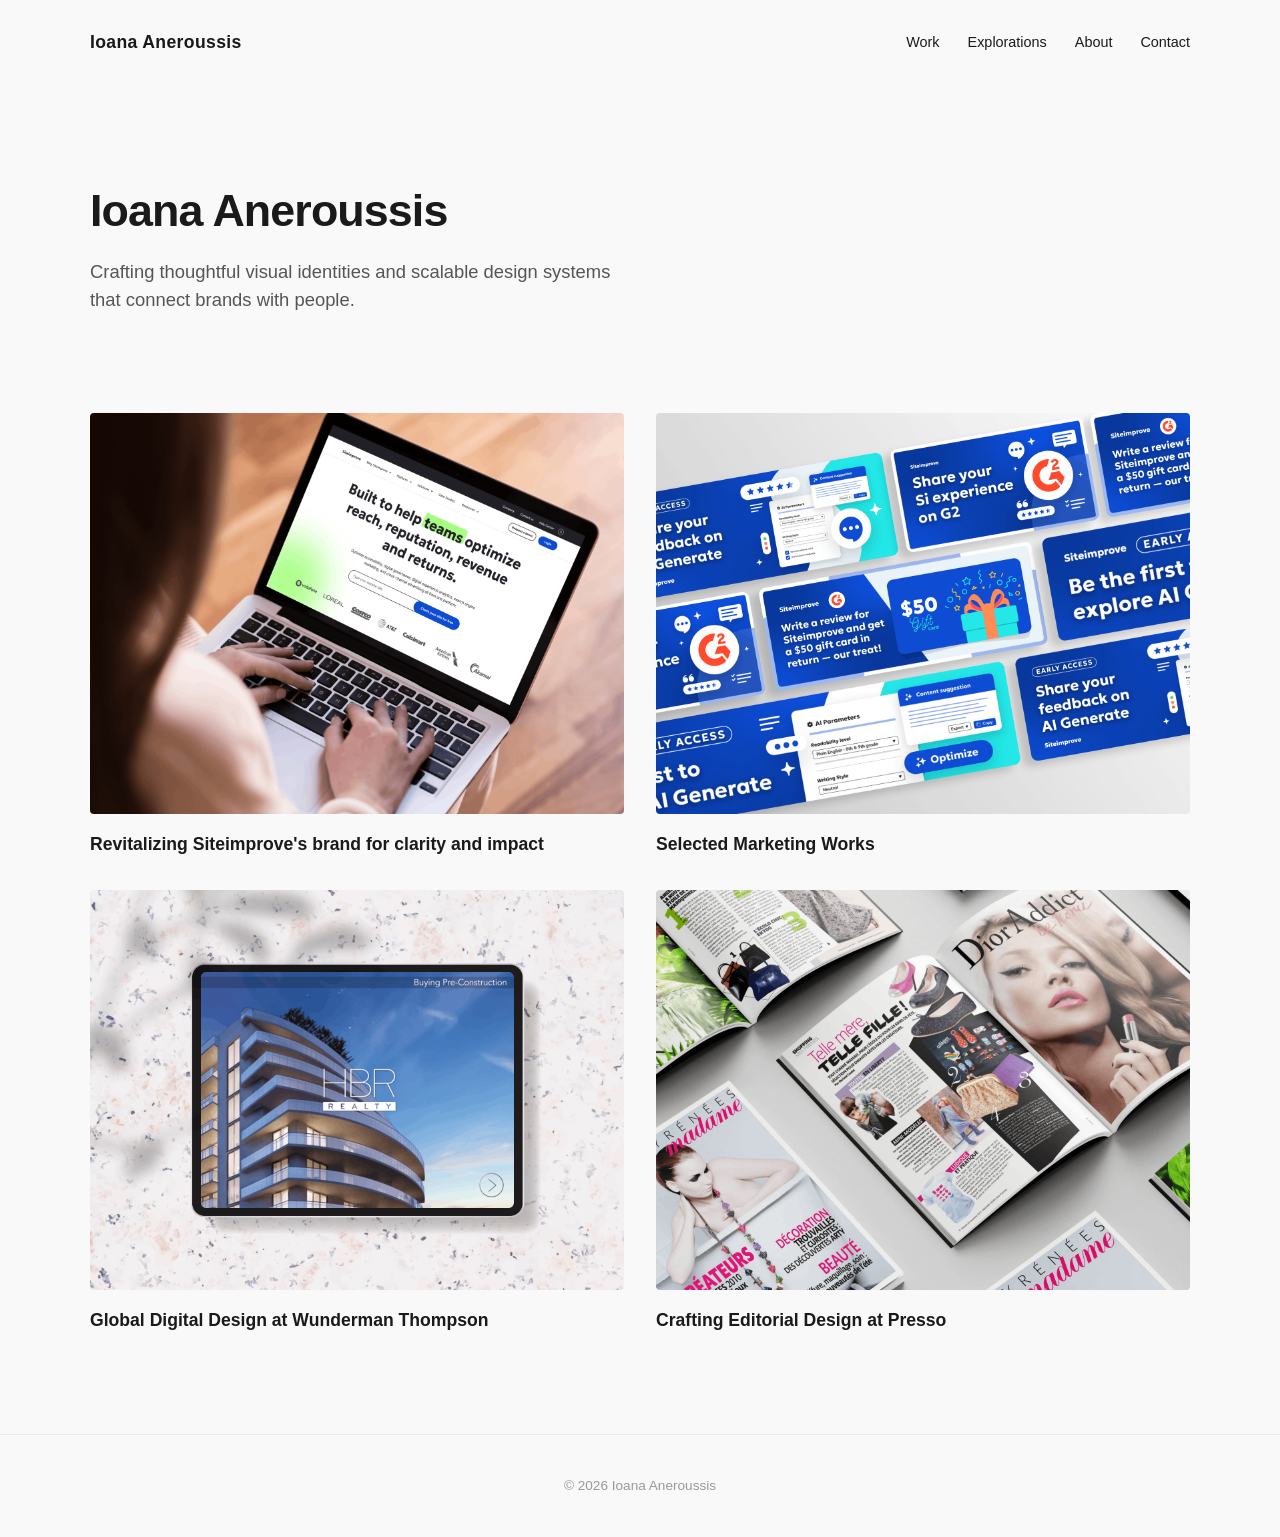
==== index.html @ 263a609a "Index H1 updated" ====
<!DOCTYPE html>
<html lang="en">
<head>
  <meta charset="UTF-8">
  <meta name="viewport" content="width=device-width, initial-scale=1.0">
  <title>Ioana Aneroussis | Portfolio</title>
  <meta name="description" content="Brand and visual designer based in Copenhagen, crafting thoughtful visual identities, editorial design, and digital experiences with a strong focus on detail and accessibility.">
  <link rel="icon" type="image/x-icon" href="images/Favicon/ioana_favicon.ico">
  <link rel="stylesheet" href="css/style.css">
</head>
<body>

  <!-- ====== Navigation ====== -->
  <nav class="site-nav">
    <a href="index.html" class="logo">Ioana Aneroussis</a>

    <ul class="nav-links">
      <li><a href="index.html">Work</a></li>
      <li><a href="explorations.html">Explorations</a></li>
      <li><a href="about.html">About</a></li>
      <li><a href="contact.html">Contact</a></li>
    </ul>

    <button class="nav-toggle" aria-label="Toggle navigation">
      <span></span><span></span><span></span>
    </button>
  </nav>

  <!-- ====== Hero Section ====== -->
  <header class="hero container fade-in">
    <h1>Ioana Aneroussis</h1>
    <p>Crafting thoughtful visual identities and scalable design systems that connect brands with people.</p>
  </header>

  <!-- ====== Project Grid ====== -->
  <section class="projects-section container">
    <!-- <h2>Selected Work</h2> -->

    <div class="project-grid">

      <!-- ── Project 1 ── -->
      <a href="projects/project-1.html" class="project-card fade-in">
        <div class="thumbnail">
          <img src="images/thumbnail/Thumbnail_Project1.png" alt="Thumbnail for Siteimprove brand revitalization project. Mockup of the redesigned Siteimprove website homepage.">
        </div>
        <!-- EDIT: Project 1 title -->
        <h3>Revitalizing Siteimprove's brand for clarity and impact</h3>
        <!-- <p>Revitalizing Siteimprove’s brand for clarity and impact</p> -->
      </a>

      <!-- ── Project 2 ── -->
      <a href="projects/project-2.html" class="project-card fade-in">
        <div class="thumbnail">
          <img src="images/thumbnail/Thumbnail_Project2.png" alt="Thumbnail for Selected Marketing Works project. Collage of marketing materials designed for Siteimprove.">
        </div>
        <h3>Selected Marketing Works</h3>
        <!-- <p>Selected Marketing Works</p> -->
      </a>

      <!-- ── Project 3 ── -->
      <a href="projects/project-3.html" class="project-card fade-in">
        <div class="thumbnail">
          <img src="images/thumbnail/Thumbnail_Project3.png" alt="Thumbnail for Global Digital Design at Wunderman Thompson project. Mockup of HBR Realty application design at Wunderman Thompson.">
        </div>
        <h3>Global Digital Design at Wunderman Thompson</h3>
        <!-- <p>Global Digital Design at Wunderman Thompson</p> -->
      </a>

      <!-- ── Project 4 ── -->
      <a href="projects/project-4.html" class="project-card fade-in">
        <div class="thumbnail">
          <img src="images/thumbnail/Thumbnail_Project4.png" alt="Thumbnail for Crafting Editorial Design at Presso project. Mockup of editorial design work for magazines and newspapers.">
        </div>
        <h3>Crafting Editorial Design at Presso</h3>
        <!-- <p>Crafting Editorial Design at Presso</p> -->
      </a>

    </div>
  </section>

  <!-- ====== Footer ====== -->
  <footer class="site-footer">
    <div class="container">
      <p>&copy; 2026 Ioana Aneroussis</p>
    </div>
  </footer>

  <script src="js/main.js"></script>
</body>
</html>
---- css/style.css ----
/* ==========================================================================
   Portfolio — Stylesheet
   ========================================================================== */

/* --- Reset & Base --- */
*,
*::before,
*::after {
  margin: 0;
  padding: 0;
  box-sizing: border-box;
}

html {
  scroll-behavior: smooth;
  font-size: 16px;
}

body {
  font-family: "Helvetica Neue", Helvetica, Arial, sans-serif;
  color: #1a1a1a;
  background-color: #F9F9F9;
  line-height: 1.6;
  -webkit-font-smoothing: antialiased;
}

img {
  max-width: 100%;
  height: auto;
  display: block;
}

a {
  color: inherit;
  text-decoration: none;
}

/* --- Layout Helpers --- */
.container {
  max-width: 1100px;
  margin: 0 auto;
  padding: 0 24px;
}

/* --- Navigation --- */
.site-nav {
  display: flex;
  justify-content: space-between;
  align-items: center;
  padding: 28px 0px;
  max-width: 1100px;
  margin: 0 auto;
  position: sticky;
  top: 0;
  background-color: #F9F9F9;
  z-index: 1000;
}

.site-nav .logo {
  font-size: 1.1rem;
  font-weight: 600;
  letter-spacing: 0.02em;
}

.site-nav .nav-links {
  display: flex;
  gap: 28px;
  list-style: none;
}

.site-nav .nav-links a {
  font-size: 0.9rem;
  font-weight: 400;
  position: relative;
  transition: opacity 0.2s ease;
}

.site-nav .nav-links a::after {
  content: '';
  position: absolute;
  left: 0;
  bottom: -4px;
  width: 0;
  height: 1px;
  background: currentColor;
  opacity: 0.55;
  transition: width 0.25s ease;
}

.site-nav .nav-links a:hover::after {
  width: 100%;
}

.site-nav .nav-links a:hover {
  opacity: 0.55;
}

/* Project-Nav Underline Animation */
.project-nav a {
position: relative;
}

.project-nav a::after {
  content: '';
  position: absolute;
  left: 0;
  bottom: -4px;
  width: 0;
  height: 1px;
  background: currentColor;
  transition: width 0.25s ease;
}

.project-nav a:hover::after {
  width: 100%;
}

/* Hamburger (mobile) */
.nav-toggle {
  display: none;
  background: none;
  border: none;
  cursor: pointer;
  padding: 4px;
}

.nav-toggle span {
  display: block;
  width: 22px;
  height: 2px;
  background: #1a1a1a;
  margin: 5px 0;
  transition: transform 0.3s ease, opacity 0.3s ease;
}

/* --- Hero Section --- */
.hero {
  padding: 100px 0 80px;
  text-align: left;
}

.hero h1 {
  font-size: 2.8rem;
  font-weight: 600;
  line-height: 1.2;
  max-width: 700px;
  letter-spacing: -0.02em;
}

.hero p {
  margin-top: 20px;
  font-size: 1.15rem;
  color: #555;
  max-width: 550px;
  line-height: 1.5;
}

/* --- Project Grid (Homepage) --- */
.projects-section {
  padding: 20px 0 100px;
}

.projects-section h2 {
  font-size: 0.85rem;
  font-weight: 600;
  text-transform: uppercase;
  letter-spacing: 0.1em;
  color: #999;
  margin-bottom: 36px;
}

.project-grid {
  display: grid;
  grid-template-columns: repeat(2, 1fr);
  gap: 32px;
}

.project-card {
  display: block;
  transition: transform 0.3s ease;
}

.project-card:hover img{
  /* transform: translateY(-4px); */
  transform: scale(1.02);
  transition: all 0.2s ease;
}

.project-card .thumbnail {
  width: 100%;
  aspect-ratio: 4 / 3;
  background-color: #e8e8e8;
  display: flex;
  align-items: center;
  justify-content: center;
  overflow: hidden;
  border-radius: 4px;
}

.project-card .thumbnail img {
  width: 100%;
  height: 100%;
  object-fit: cover;
}

.project-card .thumbnail svg {
  width: 100%;
  height: 100%;
}

.project-card h3 {
  margin-top: 16px;
  font-size: 1.1rem;
  font-weight: 600;
}

.project-card p {
  margin-top: 6px;
  font-size: 0.92rem;
  color: #666;
  line-height: 1.45;
}

/* --- Project Detail Page --- */
.project-detail {
  padding: 60px 0 100px;
}

.project-nav {
  display: flex;
  justify-content: space-between;
  align-items: baseline; /* Aligns the 'feet' of the text */
  margin-bottom: 40px;
}

.project-nav a {
  margin: 0;
  padding: 0;
  display: inline-flex;
  align-items: center;
  gap: 6px;
  font-size: 0.9rem;
  line-height: 1; /* Forces the box to wrap tightly around the text */
  color: #666;
  text-decoration: none; /* Good practice to ensure no bottom border adds height */
}

.project-nav a:hover {
  color: #1a1a1a;
}

.project-nav .next-link {
  flex-direction: row-reverse;
}

.back-link {
  display: inline-flex;
  align-items: center;
  gap: 6px;
  font-size: 0.9rem;
  color: #666;
  margin-bottom: 40px;
  transition: color 0.2s ease;
}

.back-link:hover {
  color: #1a1a1a;
}

.project-detail h1 {
  font-size: 2.4rem;
  font-weight: 600;
  letter-spacing: -0.02em;
  line-height: 1.2;
  margin-bottom: 32px;
}

.project-info {
  display: grid;
  grid-template-columns: 1fr 1fr;
  gap: 40px;
  margin-bottom: 60px;
}

.project-info-four {
  display: grid;
  grid-template-columns: 1fr 1fr 1fr 1fr;
  gap: 40px;
  margin-bottom: 60px;
  margin-top: 60px;
}

.project-info-aside {
  display: grid;
  grid-template-columns: 0.3fr 1fr;
  gap: 40px;
  margin-bottom: 60px;
}

.project-info-three {
  display: grid;
  grid-template-columns: 0.5fr 1fr 1fr;
  gap: 40px;
  margin-bottom: 60px;
  border: 1px solid #000;
  border-radius: 4px;
  padding: 70px;
}

.project-results {
  display: grid;
  grid-template-columns: 1fr 1fr 1fr 1fr;
  gap: 40px;
  margin-bottom: 60px;
  border: 1px solid #000;
  border-radius: 4px;
  padding: 40px;
}

.project-results > div:first-child h2 {
  font-size: 0.8rem;
  font-weight: 600;
  text-transform: uppercase;
  letter-spacing: 0.1em;
  color: #404040;
  margin-bottom: 12px;
}

.project-results > div:first-child p {
  font-size: 0.9rem;
  line-height: 1.5;
  color: #555;
}

.project-results .result-number {
  font-size: 1.5rem;
  font-weight: 600;
  color: #000;
  /* margin-bottom: 12px; */
}

.project-results > div:not(:first-child) p {
  font-size: 0.95rem;
  line-height: 1.6;
  color: #555;
}

.project-info-four-bordered {
  display: grid;
  grid-template-columns: 1fr 1fr 1fr 1fr;
  gap: 20px;
  margin-bottom: 60px;
}

.project-info-four-bordered > div {
  border: 1px solid #000;
  border-radius: 4px;
  padding: 20px;
}

.project-info h2, .project-info-four h2, .project-info-aside h2, .project-info-three h2, .project-info-four-bordered h2 {
  font-size: 0.8rem;
  font-weight: 600;
  text-transform: uppercase;
  letter-spacing: 0.1em;
  color: #404040;
  margin-bottom: 12px;
}

.project-info-three h3, .project-info-four-bordered h3 {
  font-size: 1rem;
  font-weight: 600;
  color: #404040;
  margin-bottom: 12px;
}

.project-info-three ul, .project-info-four-bordered ul {
  margin: 0;
  padding-left: 20px;
  list-style: disc;
}

.project-info-three li{
  font-size: 1rem;
  line-height: 1.65;
  color: #444;
  margin-bottom: 8px;
}

.project-info-four-bordered li {
  font-size: 0.9rem;
  line-height: 1.65;
  color: #444;
  margin-bottom: 5px;
}

.project-info-four-bordered p {
  font-size: 0.9rem;
  line-height: 1.5;
  color: #444;
}

.project-info p, .project-info-four p, .project-info-aside p, .project-info-three p {
  font-size: 1rem;
  line-height: 1.65;
  color: #444;
}

.project-gallery h2 {
  font-size: 0.8rem;
  font-weight: 600;
  text-transform: uppercase;
  letter-spacing: 0.1em;
  color: #999;
  margin-bottom: 24px;
}

.project-gallery .gallery-grid {
  display: flex;
  flex-direction: column;
  gap: 24px;
  margin-bottom: 70px;
}

.project-gallery .gallery-grid .gallery-image {
  width: 100%;
  aspect-ratio: 16 / 9;
  background-color: #e8e8e8;
  display: flex;
  align-items: center;
  justify-content: center;
  border-radius: 4px;
  overflow: hidden;
}

.project-gallery .gallery-grid .gallery-image img {
  width: 100%;
  height: 100%;
  object-fit: cover;
}

.project-gallery .gallery-grid .gallery-image svg {
  width: 100%;
  height: 100%;
}

.header-image {
  margin-bottom: 70px;
}

.gallery-two-square {
  display: grid;
  grid-template-columns: repeat(2, 1fr);
  gap: 24px;
}

.gallery-two-square .square-image {
  width: 100%;
  aspect-ratio: 1 / 1;
  background-color: #e8e8e8;
  display: flex;
  align-items: center;
  justify-content: center;
  border-radius: 4px;
  overflow: hidden;
}

.gallery-two-square .square-image img {
  width: 100%;
  height: 100%;
  object-fit: cover;
}

.project-grid-four {
  display: grid;
  grid-template-columns: repeat(2, 1fr);
  gap: 40px;
  margin-bottom: 60px;
}

.project-grid-four div {
  text-align: left;
  background-color: #fff;
  /* border: 1px solid #e8e8e8; */
  border-radius: 4px;
  overflow: hidden;
}

.project-grid-four img {
  width: 100%;
  height: auto;
  display: block;
  margin: 0;
  margin-bottom: 16px;
}

.project-grid-four h3 {
  font-size: 1rem;
  font-weight: 600;
  margin: 0 0 8px;
  color: #333;
  padding: 0 20px;
}

.project-grid-four h3:first-of-type {
  padding-top: 16px;
}

.project-grid-four p {
  font-size: 0.9rem;
  line-height: 1.5;
  color: #444;
  padding: 0 20px 20px 20px;
}


/* --- About Page --- */
.about-page {
  padding: 60px 0 100px;
}

.about-intro {
  display: grid;
  grid-template-columns: 1fr 1fr;
  gap: 60px;
  align-items: center;
  margin-bottom: 80px;
}

.about-portrait {
  border-radius: 4px;
  overflow: hidden;
  background-color: #e8e8e8;
}

.about-portrait img,
.about-portrait svg {
  width: 100%;
  height: auto;
  display: block;
}

.about-intro-text h1 {
  font-size: 2.4rem;
  font-weight: 600;
  letter-spacing: -0.02em;
  margin-bottom: 24px;
}

.about-intro-text p {
  font-size: 1rem;
  line-height: 1.7;
  color: #444;
  margin-bottom: 16px;
}

.about-section {
  margin-bottom: 72px;
}

.about-section h2 {
  font-size: 0.8rem;
  font-weight: 600;
  text-transform: uppercase;
  letter-spacing: 0.1em;
  color: #999;
  margin-bottom: 28px;
  padding-bottom: 12px;
  border-bottom: 1px solid #e8e8e8;
}

.about-snapshot-grid {
  display: grid;
  grid-template-columns: 1fr 1fr;
  gap: 40px;
}

.about-snapshot-grid h2 {
  margin-bottom: 24px;
  padding-bottom: 0;
  border-bottom: none;
}

.about-snapshot-grid .career-entry {
  padding: 20px 0;
  border-bottom: 1px solid #f0f0f0;
}

.about-snapshot-grid .career-entry:last-child {
  border-bottom: none;
}

/* Career Timeline */
.career-timeline {
  display: flex;
  flex-direction: column;
  gap: 0;
}

.career-entry {
  display: grid;
  grid-template-columns: 180px 1fr;
  gap: 24px;
  padding: 20px 0;
  border-bottom: 1px solid #f0f0f0;
}

.career-entry:last-child {
  border-bottom: none;
}

.career-year {
  font-size: 0.85rem;
  color: #999;
  padding-top: 2px;
}

.career-entry h3 {
  font-size: 1rem;
  font-weight: 600;
  margin-bottom: 4px;
}

.career-entry p {
  font-size: 0.92rem;
  color: #666;
}

/* Skills */
.skills-grid {
  display: grid;
  grid-template-columns: repeat(3, 1fr);
  gap: 40px;
}

.skill-group h3 {
  font-size: 0.95rem;
  font-weight: 600;
  margin-bottom: 16px;
}

.skill-tags {
  list-style: none;
  display: flex;
  flex-wrap: wrap;
  gap: 8px;
}

.skill-tags li {
  font-size: 0.85rem;
  padding: 6px 14px;
  background-color: #f5f5f5;
  border-radius: 20px;
  color: #444;
}

/* Hobbies */
.hobbies-grid {
  display: grid;
  grid-template-columns: repeat(3, 1fr);
  gap: 32px;
}

.hobby-card {
  padding: 28px;
  border: 1px solid #e8e8e8;
  border-radius: 8px;
  transition: border-color 0.2s ease;
}

.hobby-card:hover {
  border-color: #ccc;
}

.hobby-icon {
  font-size: 1.5rem;
  display: block;
  margin-bottom: 16px;
  color: #999;
}

.hobby-card h3 {
  font-size: 1rem;
  font-weight: 600;
  margin-bottom: 8px;
}

.hobby-card p {
  font-size: 0.9rem;
  color: #666;
  line-height: 1.55;
}

/* --- Contact Page --- */
.contact-page {
  padding: 80px 0 120px;
}

.contact-header {
  margin-bottom: 64px;
}

.contact-header h1 {
  font-size: 3.2rem;
  font-weight: 600;
  letter-spacing: -0.02em;
  margin-bottom: 20px;
}

.contact-subtitle {
  font-size: 1.15rem;
  line-height: 1.55;
  color: #555;
  max-width: 550px;
}

.contact-body {
  display: grid;
  grid-template-columns: 1fr 1fr;
  gap: 60px;
}

.contact-details {
  display: flex;
  flex-direction: column;
  gap: 36px;
}

.contact-detail-item h2 {
  font-size: 0.8rem;
  font-weight: 600;
  text-transform: uppercase;
  letter-spacing: 0.1em;
  color: #999;
  margin-bottom: 10px;
}

.contact-detail-item p {
  font-size: 1rem;
  line-height: 1.65;
  color: #444;
}

.contact-links h2 {
  font-size: 0.8rem;
  font-weight: 600;
  text-transform: uppercase;
  letter-spacing: 0.1em;
  color: #999;
  margin-bottom: 20px;
}

.contact-link-list {
  display: flex;
  flex-direction: column;
  gap: 0;
}

.contact-link {
  display: flex;
  align-items: center;
  padding: 20px 0;
  border-bottom: 1px solid #e8e8e8;
  transition: padding-left 0.2s ease;
}

.contact-link:first-child {
  border-top: 1px solid #e8e8e8;
}

.contact-link:hover {
  padding-left: 8px;
}

.contact-link-label {
  font-size: 0.85rem;
  color: #999;
  width: 80px;
  flex-shrink: 0;
}

.contact-link-value {
  font-size: 1rem;
  font-weight: 500;
  flex: 1;
}

.contact-link-arrow {
  font-size: 1.1rem;
  color: #999;
  transition: transform 0.2s ease;
}

.contact-link:hover .contact-link-arrow {
  transform: translateX(4px);
}

/* --- Explorations Page --- */
.explorations-page {
  padding: 60px 0 100px;
}

.explorations-header {
  margin-bottom: 60px;
}

.explorations-header h1 {
  font-size: 2.8rem;
  font-weight: 600;
  letter-spacing: -0.02em;
  margin-bottom: 24px;
}

.explorations-header p {
  font-size: 1.1rem;
  line-height: 1.6;
  color: #555;
  max-width: 700px;
}

.filter-section {
  margin-bottom: 40px;
  text-align: center;
}

.filter-buttons {
  display: flex;
  justify-content: center;
  gap: 12px;
  flex-wrap: wrap;
}

.filter-btn {
  padding: 8px 20px;
  border: 1px solid #ddd;
  background: #fff;
  border-radius: 20px;
  font-size: 0.9rem;
  font-weight: 500;
  cursor: pointer;
  transition: all 0.2s ease;
}

.filter-btn:hover {
  border-color: #999;
}

.filter-btn.active {
  background: #1a1a1a;
  color: #fff;
  border-color: #1a1a1a;
}

.masonry-grid {
  position: relative;
  width: 100%;
  margin-bottom: 60px;
}

.masonry-item {
  position: absolute;
  transition: all 0.3s ease;
  opacity: 1;
  transform: scale(1);
}

.masonry-item img {
  width: 100%;
  height: auto;
  border-radius: 8px;
  display: block;
  transition: transform 0.2s ease;
}

/* .masonry-item:hover img {
  transform: scale(1.02);
} */

.masonry-item.hidden {
  opacity: 0;
  transform: scale(0.95);
  pointer-events: none;
}

/* --- Footer --- */
.site-footer {
  border-top: 1px solid #e8e8e8;
  padding: 40px 0;
  text-align: center;
}

.site-footer p {
  font-size: 0.85rem;
  color: #999;
}

.site-footer a {
  transition: color 0.2s ease;
}

.site-footer a:hover {
  color: #1a1a1a;
}

/* --- Fade-in Animations --- */
.fade-in {
  opacity: 0;
  transform: translateY(20px);
  transition: opacity 0.6s ease, transform 0.6s ease;
}

.fade-in.visible {
  opacity: 1;
  transform: translateY(0);
}

/* Stagger delay for project cards */
.project-card.fade-in:nth-child(2) { transition-delay: 0.1s; }
.project-card.fade-in:nth-child(3) { transition-delay: 0.2s; }
.project-card.fade-in:nth-child(4) { transition-delay: 0.3s; }

/* Stagger delay for gallery images */
.gallery-image.fade-in:nth-child(2) { transition-delay: 0.15s; }
.gallery-image.fade-in:nth-child(3) { transition-delay: 0.3s; }

/* --- Responsive --- */
@media (max-width: 1170px) {
  .container {
    max-width: 100%;
    padding: 0 max(20px, 4vw);
  }

  .site-nav {
    max-width: 100%;
    padding: 28px max(20px, 4vw);
  }

  .hero {
  padding: 80px max(20px, 4vw);
  }
}

@media (max-width: 768px) {
  .hero {
    padding-top: 60px;
    padding-bottom: 50px;
  }

  .hero h1 {
    font-size: 2rem;
  }

  .project-grid {
    grid-template-columns: 1fr;
    gap: 40px;
  }

  .gallery-two-square {
    grid-template-columns: 1fr;
  }

  .project-nav {
    flex-direction: column;
    gap: 12px;
  }

  .project-nav a {
    justify-content: center;
  }

  .project-info {
    grid-template-columns: 1fr;
    gap: 28px;
  }

  .project-info-four {
    grid-template-columns: 1fr;
    gap: 28px;
  }

  .project-info-aside {
    grid-template-columns: 1fr;
    gap: 28px;
  }

  .project-info-three {
    grid-template-columns: 1fr;
    gap: 28px;
  }

  .project-results {
    grid-template-columns: 1fr;
    gap: 28px;
  }

  .project-info-four-bordered {
    grid-template-columns: 1fr;
    gap: 20px;
  }

  .about-snapshot-grid {
    grid-template-columns: 1fr;
    gap: 28px;
  }

  .project-grid-four {
    grid-template-columns: 1fr;
  }

  /* Mobile nav */
  .nav-toggle {
    display: block;
    z-index: 10;
  }

  .site-nav .nav-links {
    position: fixed;
    top: 0;
    right: -100%;
    width: 260px;
    height: 100vh;
    background: #fff;
    flex-direction: column;
    padding: 80px 32px;
    gap: 24px;
    box-shadow: -2px 0 12px rgba(0, 0, 0, 0.08);
    transition: right 0.3s ease;
    z-index: 5;
  }

  .site-nav .nav-links.open {
    right: 0;
  }

  /* About page mobile */
  .about-intro {
    grid-template-columns: 1fr;
    gap: 36px;
  }

  .about-intro-text h1 {
    font-size: 2rem;
  }

  .career-entry {
    grid-template-columns: 1fr;
    gap: 4px;
  }

  .skills-grid {
    grid-template-columns: 1fr;
    gap: 32px;
  }

  .hobbies-grid {
    grid-template-columns: 1fr;
    gap: 20px;
  }

  /* Contact page mobile */
  .contact-header h1 {
    font-size: 2.4rem;
  }

  .contact-body {
    grid-template-columns: 1fr;
    gap: 48px;
  }

  /* Explorations page mobile */
  .explorations-header h1 {
    font-size: 2.2rem;
  }

  .filter-buttons {
    gap: 8px;
  }

  .filter-btn {
    padding: 6px 16px;
    font-size: 0.85rem;
  }
}
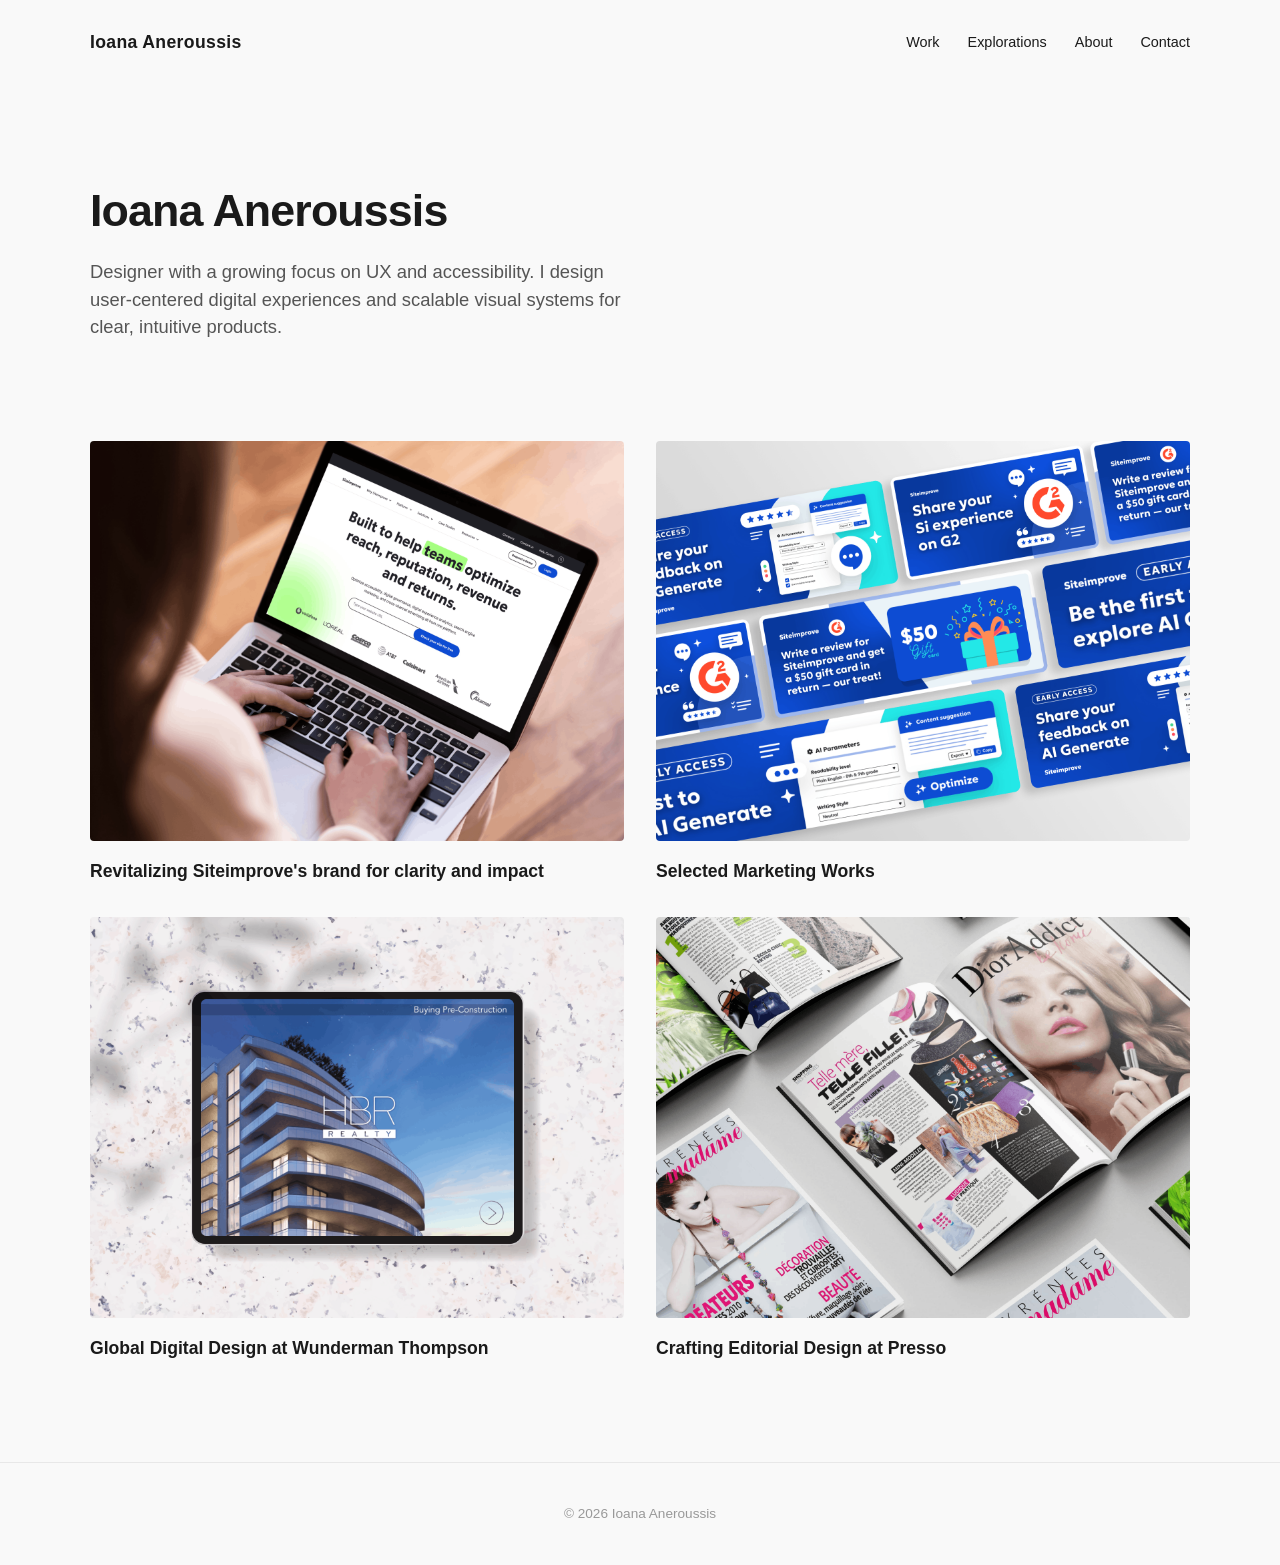
==== commit 50a0bab2: "Intro update" ====
--- a/index.html
+++ b/index.html
@@ -4,7 +4,7 @@
   <meta charset="UTF-8">
   <meta name="viewport" content="width=device-width, initial-scale=1.0">
   <title>Ioana Aneroussis | Portfolio</title>
-  <meta name="description" content="Brand and visual designer based in Copenhagen, crafting thoughtful visual identities, editorial design, and digital experiences with a strong focus on detail and accessibility.">
+  <meta name="description" content="Designer based in Copenhagen, creating user-centered digital experiences and scalable visual systems, with a strong focus on accessibility and clarity.">
   <link rel="icon" type="image/x-icon" href="images/Favicon/ioana_favicon.ico">
   <link rel="stylesheet" href="css/style.css">
 </head>
@@ -29,7 +29,7 @@
   <!-- ====== Hero Section ====== -->
   <header class="hero container fade-in">
     <h1>Ioana Aneroussis</h1>
-    <p>Crafting thoughtful visual identities and scalable design systems that connect brands with people.</p>
+    <p>Designer with a growing focus on UX and accessibility. I design user-centered digital experiences and scalable visual systems for clear, intuitive products.</p>
   </header>
 
   <!-- ====== Project Grid ====== -->
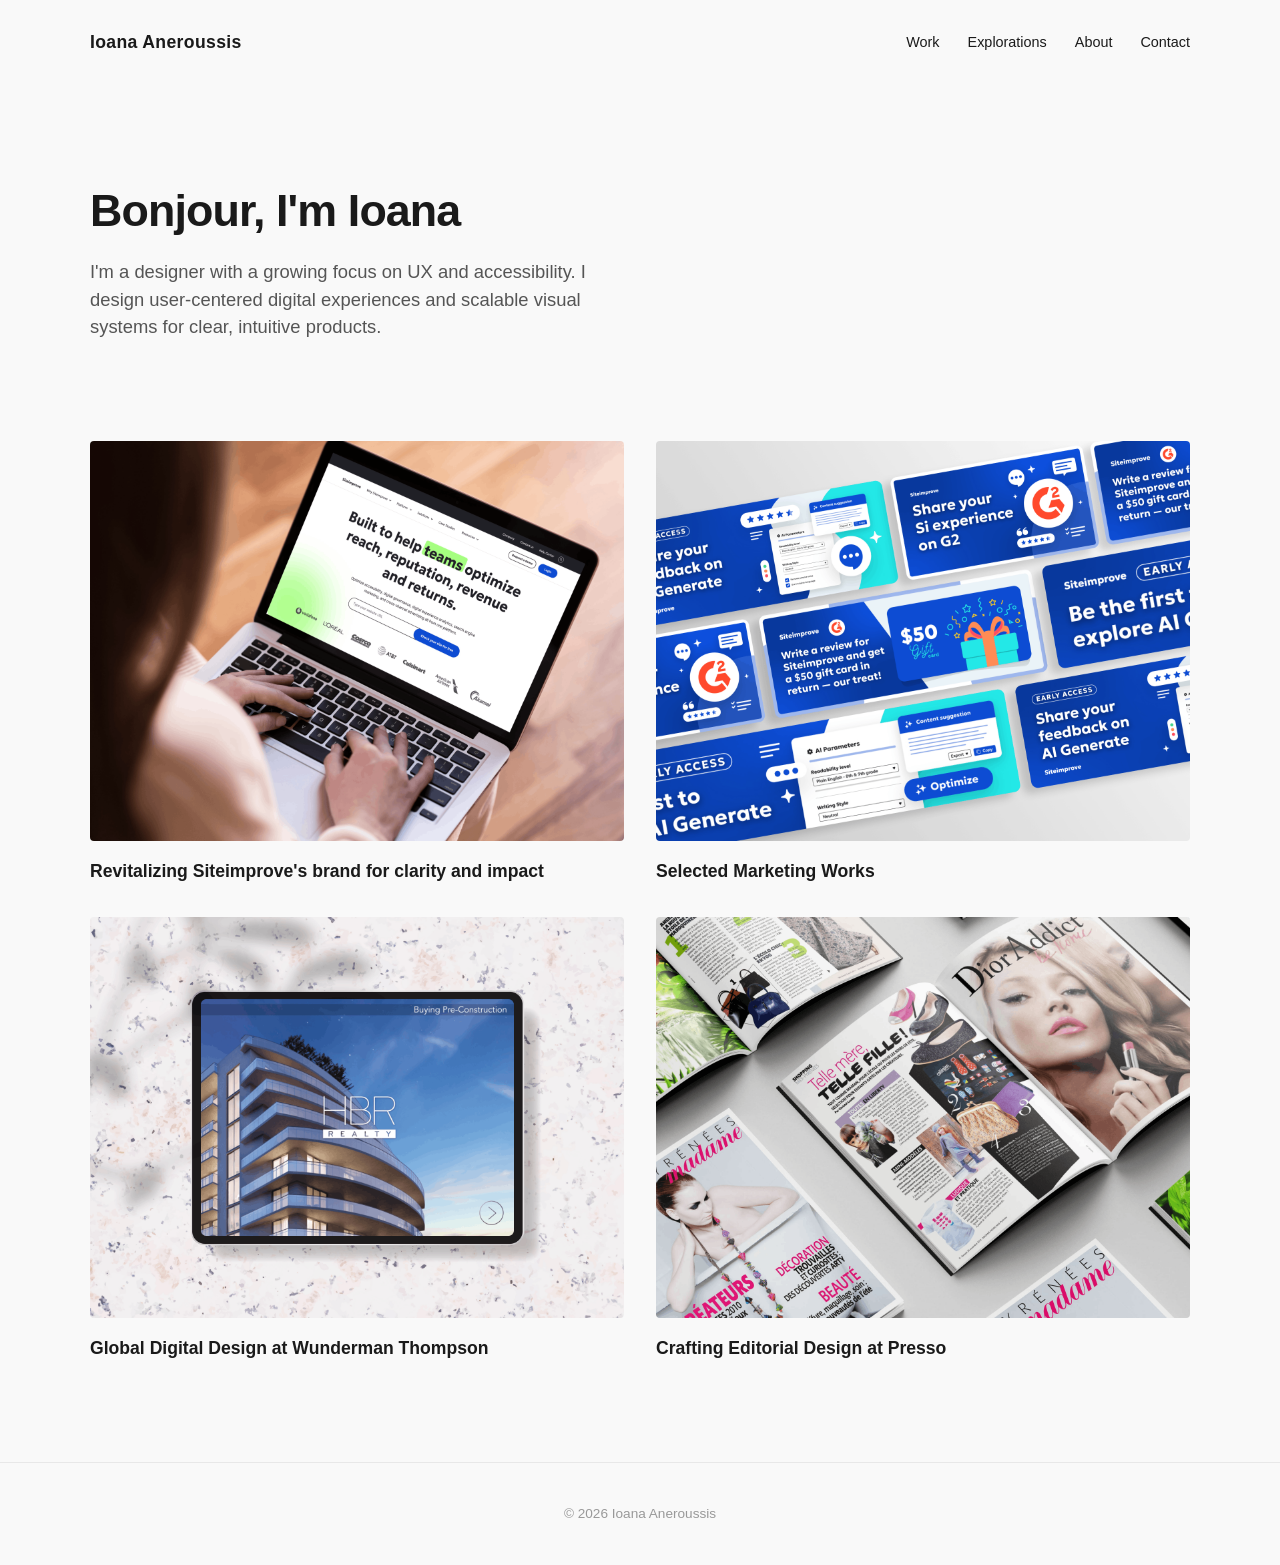
==== commit 741d22df: "Index and About H1, Explorations p max width" ====
--- a/index.html
+++ b/index.html
@@ -28,8 +28,8 @@
 
   <!-- ====== Hero Section ====== -->
   <header class="hero container fade-in">
-    <h1>Ioana Aneroussis</h1>
-    <p>Designer with a growing focus on UX and accessibility. I design user-centered digital experiences and scalable visual systems for clear, intuitive products.</p>
+    <h1>Bonjour, I'm Ioana</h1>
+    <p>I'm a designer with a growing focus on UX and accessibility. I design user-centered digital experiences and scalable visual systems for clear, intuitive products.</p>
   </header>
 
   <!-- ====== Project Grid ====== -->
--- a/css/style.css
+++ b/css/style.css
@@ -151,7 +151,7 @@
   margin-top: 20px;
   font-size: 1.15rem;
   color: #555;
-  max-width: 550px;
+  max-width: 500px;
   line-height: 1.5;
 }
 
@@ -599,7 +599,7 @@
 
 .career-entry {
   display: grid;
-  grid-template-columns: 180px 1fr;
+  grid-template-columns: 0.3fr 1fr;
   gap: 24px;
   padding: 20px 0;
   border-bottom: 1px solid #f0f0f0;
@@ -815,7 +815,7 @@
   font-size: 1.1rem;
   line-height: 1.6;
   color: #555;
-  max-width: 700px;
+  max-width: 650px;
 }
 
 .filter-section {
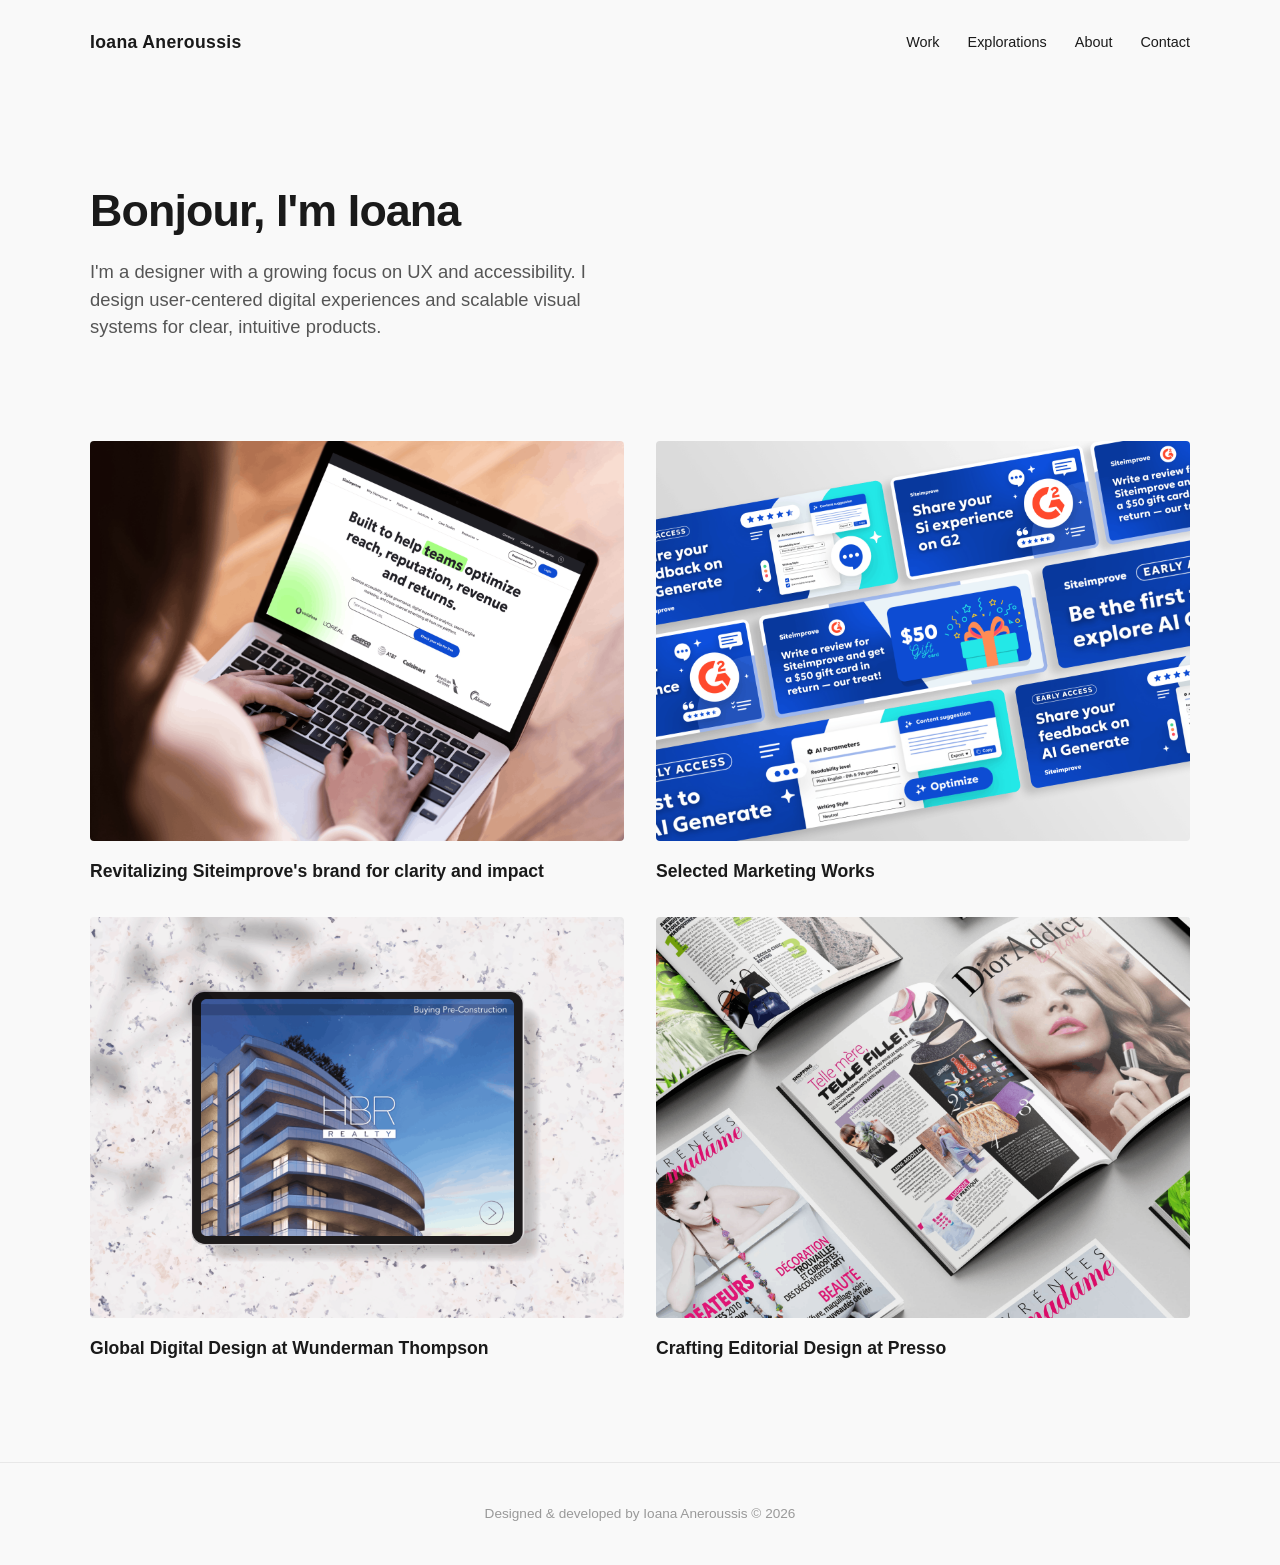
==== commit b3d8492e: "Copyright update" ====
--- a/index.html
+++ b/index.html
@@ -81,7 +81,7 @@
   <!-- ====== Footer ====== -->
   <footer class="site-footer">
     <div class="container">
-      <p>&copy; 2026 Ioana Aneroussis</p>
+      <p>Designed & developed by Ioana Aneroussis &copy; 2026</p>
     </div>
   </footer>
 
--- a/css/style.css
+++ b/css/style.css
@@ -13,6 +13,7 @@
 
 html {
   scroll-behavior: smooth;
+  overflow-y: scroll;
   font-size: 16px;
 }
 
@@ -39,7 +40,7 @@
 .container {
   max-width: 1100px;
   margin: 0 auto;
-  padding: 0 24px;
+  /* padding: 0 24px; */
 }
 
 /* --- Navigation --- */
@@ -177,12 +178,17 @@
 
 .project-card {
   display: block;
-  transition: transform 0.3s ease;
+  /* transition: transform 0.3s ease; */
+}
+
+.project-card img{
+  /* transform: scale(1); */
+  transition: all 0.2s ease;
 }
 
 .project-card:hover img{
   /* transform: translateY(-4px); */
-  transform: scale(1.02);
+  transform: scale(1.05);
   transition: all 0.2s ease;
 }
 
@@ -212,6 +218,29 @@
   margin-top: 16px;
   font-size: 1.1rem;
   font-weight: 600;
+  position: relative;
+  padding-right: 34px;
+}
+
+.project-card h3::after {
+  content: '→';
+  position: absolute;
+  right: 0;
+  top: 50%;
+  transform: translateX(-10px) translateY(-50%);
+  opacity: 0;
+  padding: 5px 8px;
+  color: #000;
+  border-radius: 999px;
+  font-size: 1.25rem;
+  line-height: 1;
+  transition: opacity 0.25s ease, transform 0.25s ease;
+  pointer-events: none;
+}
+
+.project-card:hover h3::after {
+  opacity: 1;
+  transform: translateX(0) translateY(-50%);
 }
 
 .project-card p {
@@ -761,7 +790,7 @@
   align-items: center;
   padding: 20px 0;
   border-bottom: 1px solid #e8e8e8;
-  transition: padding-left 0.2s ease;
+  transition: transform 0.2s ease;
 }
 
 .contact-link:first-child {
@@ -769,7 +798,7 @@
 }
 
 .contact-link:hover {
-  padding-left: 8px;
+  transform: translateX(8px);
 }
 
 .contact-link-label {
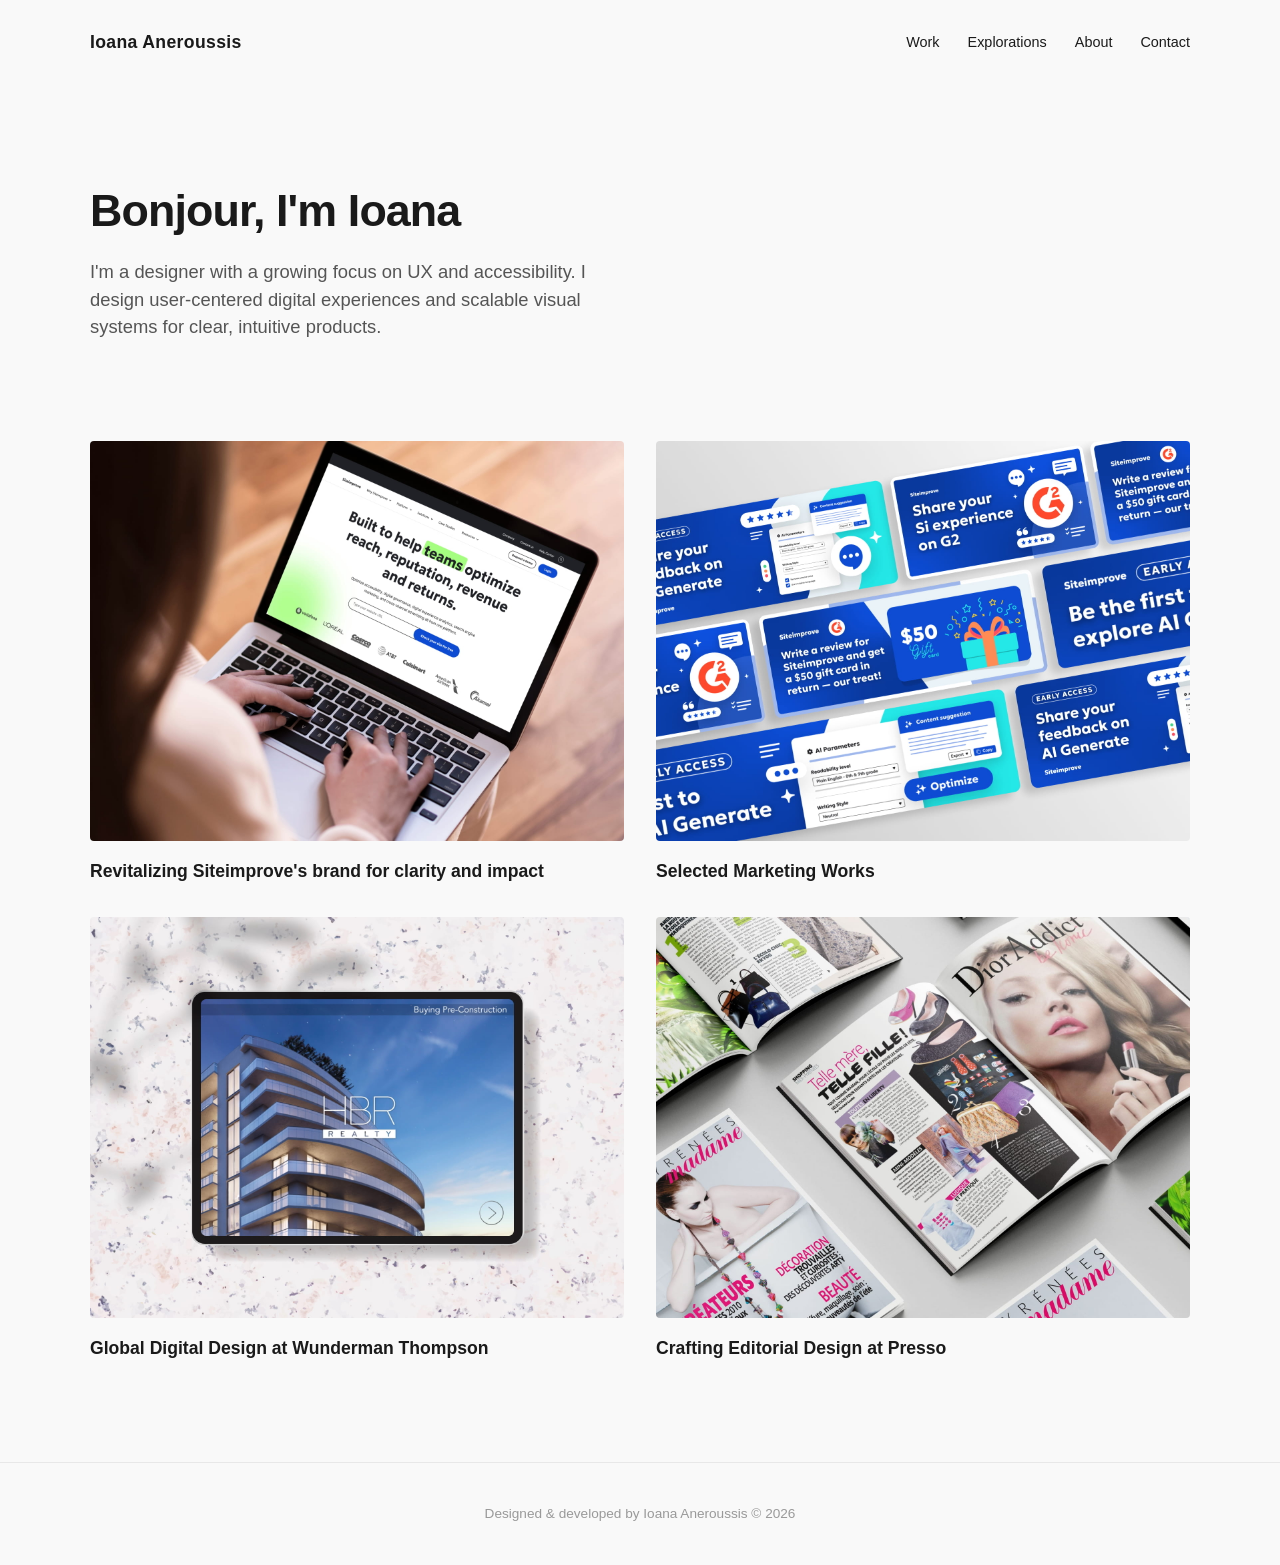
==== commit 706e5f84: "JPGs added" ====
--- a/index.html
+++ b/index.html
@@ -41,7 +41,7 @@
       <!-- ── Project 1 ── -->
       <a href="projects/project-1.html" class="project-card fade-in">
         <div class="thumbnail">
-          <img src="images/thumbnail/Thumbnail_Project1.png" alt="Thumbnail for Siteimprove brand revitalization project. Mockup of the redesigned Siteimprove website homepage.">
+          <img src="images/thumbnail/Thumbnail_Project1.jpg" alt="Thumbnail for Siteimprove brand revitalization project. Mockup of the redesigned Siteimprove website homepage.">
         </div>
         <!-- EDIT: Project 1 title -->
         <h3>Revitalizing Siteimprove's brand for clarity and impact</h3>
@@ -51,7 +51,7 @@
       <!-- ── Project 2 ── -->
       <a href="projects/project-2.html" class="project-card fade-in">
         <div class="thumbnail">
-          <img src="images/thumbnail/Thumbnail_Project2.png" alt="Thumbnail for Selected Marketing Works project. Collage of marketing materials designed for Siteimprove.">
+          <img src="images/thumbnail/Thumbnail_Project2.jpg" alt="Thumbnail for Selected Marketing Works project. Collage of marketing materials designed for Siteimprove.">
         </div>
         <h3>Selected Marketing Works</h3>
         <!-- <p>Selected Marketing Works</p> -->
@@ -60,7 +60,7 @@
       <!-- ── Project 3 ── -->
       <a href="projects/project-3.html" class="project-card fade-in">
         <div class="thumbnail">
-          <img src="images/thumbnail/Thumbnail_Project3.png" alt="Thumbnail for Global Digital Design at Wunderman Thompson project. Mockup of HBR Realty application design at Wunderman Thompson.">
+          <img src="images/thumbnail/Thumbnail_Project3.jpg" alt="Thumbnail for Global Digital Design at Wunderman Thompson project. Mockup of HBR Realty application design at Wunderman Thompson.">
         </div>
         <h3>Global Digital Design at Wunderman Thompson</h3>
         <!-- <p>Global Digital Design at Wunderman Thompson</p> -->
@@ -69,7 +69,7 @@
       <!-- ── Project 4 ── -->
       <a href="projects/project-4.html" class="project-card fade-in">
         <div class="thumbnail">
-          <img src="images/thumbnail/Thumbnail_Project4.png" alt="Thumbnail for Crafting Editorial Design at Presso project. Mockup of editorial design work for magazines and newspapers.">
+          <img src="images/thumbnail/Thumbnail_Project4.jpg" alt="Thumbnail for Crafting Editorial Design at Presso project. Mockup of editorial design work for magazines and newspapers.">
         </div>
         <h3>Crafting Editorial Design at Presso</h3>
         <!-- <p>Crafting Editorial Design at Presso</p> -->
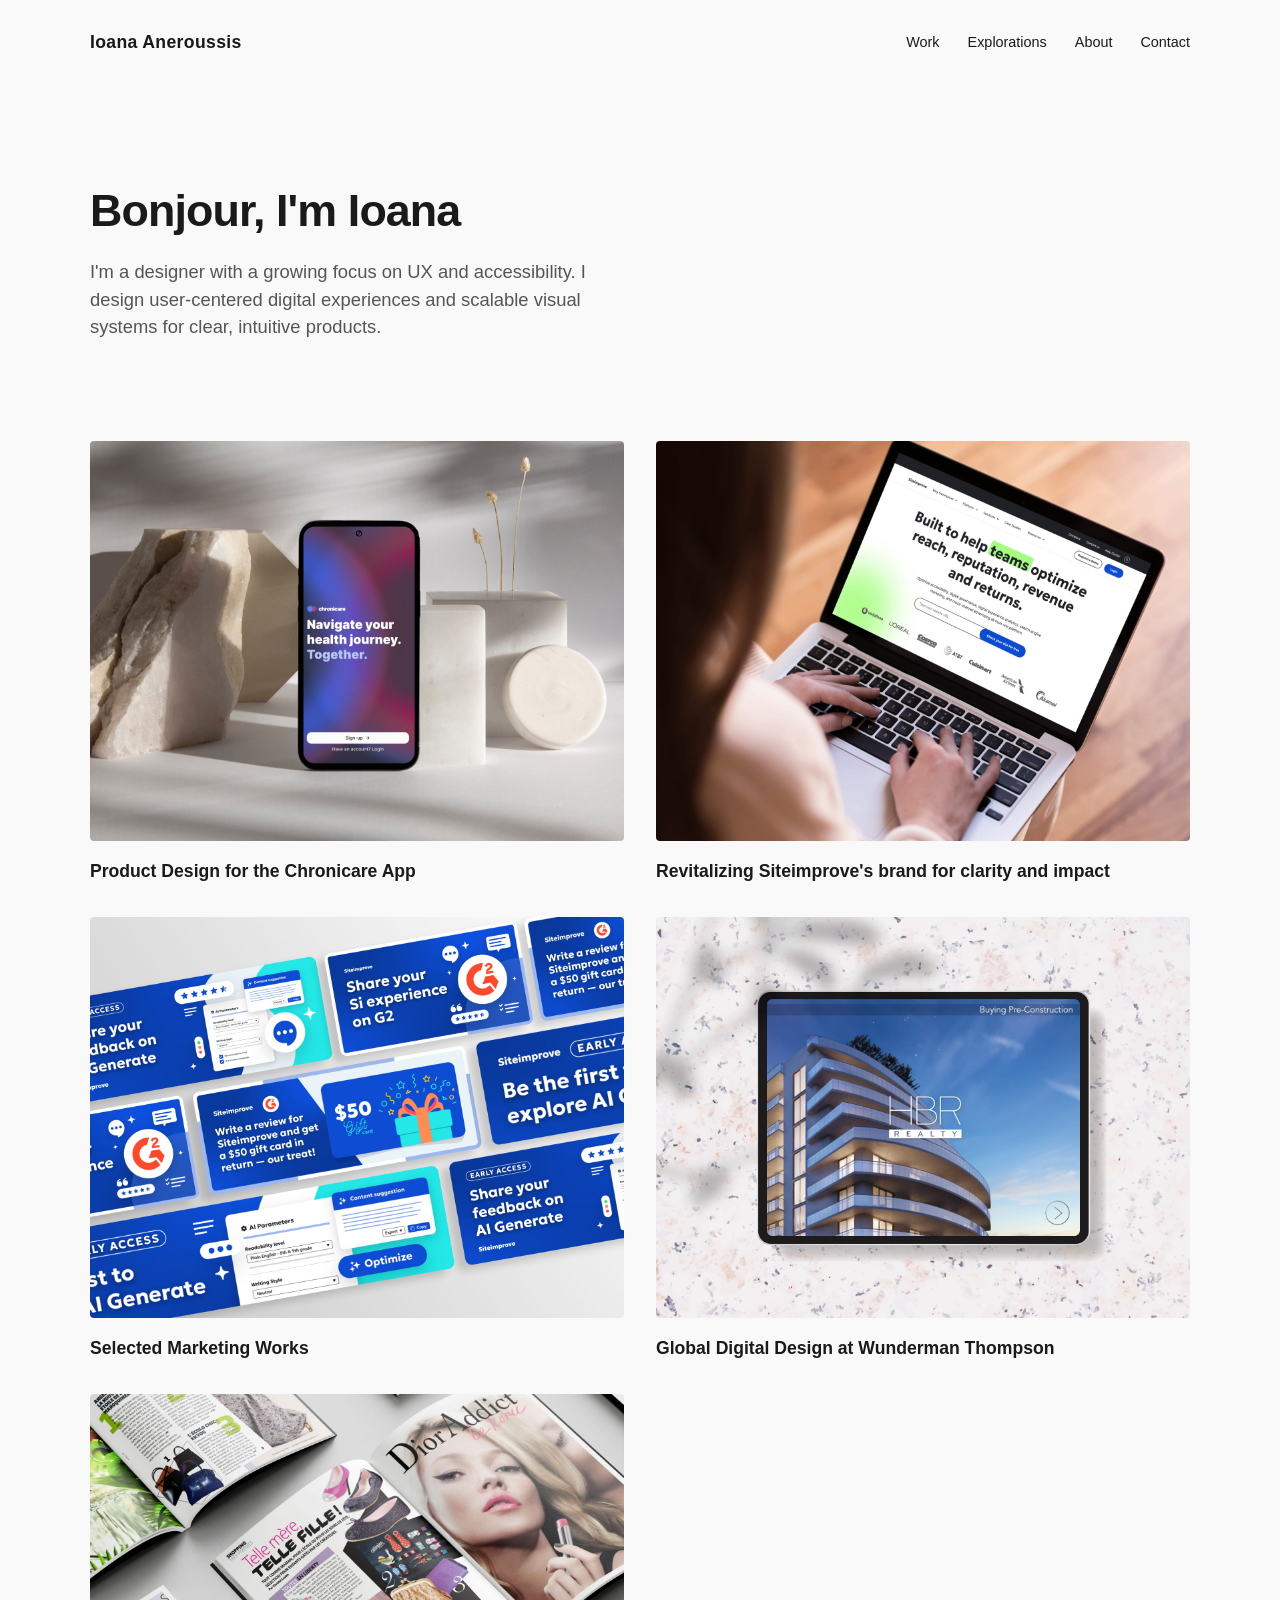
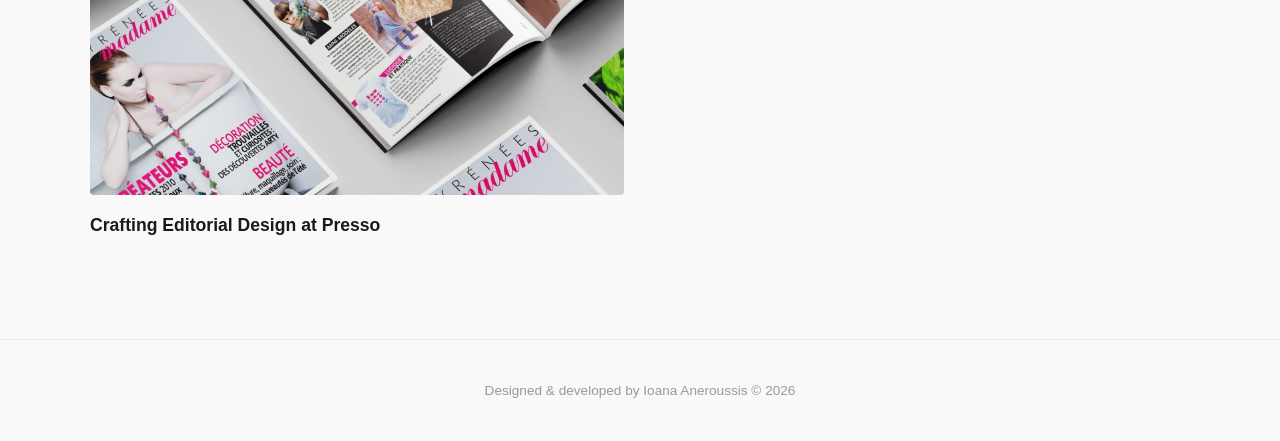
==== commit a39e019a: "Chronicare page added" ====
--- a/index.html
+++ b/index.html
@@ -38,8 +38,16 @@
 
     <div class="project-grid">
 
-      <!-- ── Project 1 ── -->
-      <a href="projects/project-1.html" class="project-card fade-in">
+      <!-- ── Chronicare ── -->
+      <a href="projects/chronicare.html" class="project-card fade-in">
+        <div class="thumbnail">
+          <img src="images/thumbnail/Thumbnail_Project5.jpg" alt="Thumbnail for Product Design for the Chronicare App project. Mockup of the Chronicare mobile app interface.">
+        </div>
+        <h3>Product Design for the Chronicare App</h3>
+      </a>
+
+      <!-- ── Siteimprove Rebrand ── -->
+      <a href="projects/siteimprove-rebrand.html" class="project-card fade-in">
         <div class="thumbnail">
           <img src="images/thumbnail/Thumbnail_Project1.jpg" alt="Thumbnail for Siteimprove brand revitalization project. Mockup of the redesigned Siteimprove website homepage.">
         </div>
@@ -48,8 +56,8 @@
         <!-- <p>Revitalizing Siteimprove’s brand for clarity and impact</p> -->
       </a>
 
-      <!-- ── Project 2 ── -->
-      <a href="projects/project-2.html" class="project-card fade-in">
+      <!-- ── Marketing Works ── -->
+      <a href="projects/marketing-works.html" class="project-card fade-in">
         <div class="thumbnail">
           <img src="images/thumbnail/Thumbnail_Project2.jpg" alt="Thumbnail for Selected Marketing Works project. Collage of marketing materials designed for Siteimprove.">
         </div>
@@ -57,8 +65,8 @@
         <!-- <p>Selected Marketing Works</p> -->
       </a>
 
-      <!-- ── Project 3 ── -->
-      <a href="projects/project-3.html" class="project-card fade-in">
+      <!-- ── Wunderman Thompson ── -->
+      <a href="projects/wunderman.html" class="project-card fade-in">
         <div class="thumbnail">
           <img src="images/thumbnail/Thumbnail_Project3.jpg" alt="Thumbnail for Global Digital Design at Wunderman Thompson project. Mockup of HBR Realty application design at Wunderman Thompson.">
         </div>
@@ -66,8 +74,8 @@
         <!-- <p>Global Digital Design at Wunderman Thompson</p> -->
       </a>
 
-      <!-- ── Project 4 ── -->
-      <a href="projects/project-4.html" class="project-card fade-in">
+      <!-- ── Presso ── -->
+      <a href="projects/presso.html" class="project-card fade-in">
         <div class="thumbnail">
           <img src="images/thumbnail/Thumbnail_Project4.jpg" alt="Thumbnail for Crafting Editorial Design at Presso project. Mockup of editorial design work for magazines and newspapers.">
         </div>
--- a/css/style.css
+++ b/css/style.css
@@ -296,6 +296,11 @@
   color: #1a1a1a;
 }
 
+.feature {
+  margin-bottom: 40px;
+  margin-top: 100px;
+}
+
 .project-detail h1 {
   font-size: 2.4rem;
   font-weight: 600;
@@ -487,6 +492,17 @@
   width: 100%;
   aspect-ratio: 1 / 1;
   background-color: #e8e8e8;
+  display: flex;
+  align-items: center;
+  justify-content: center;
+  border-radius: 4px;
+  overflow: hidden;
+}
+
+.square-video {
+  width: 100%;
+  aspect-ratio: 1 / 1;
+  background-color: #E2E6FD;
   display: flex;
   align-items: center;
   justify-content: center;
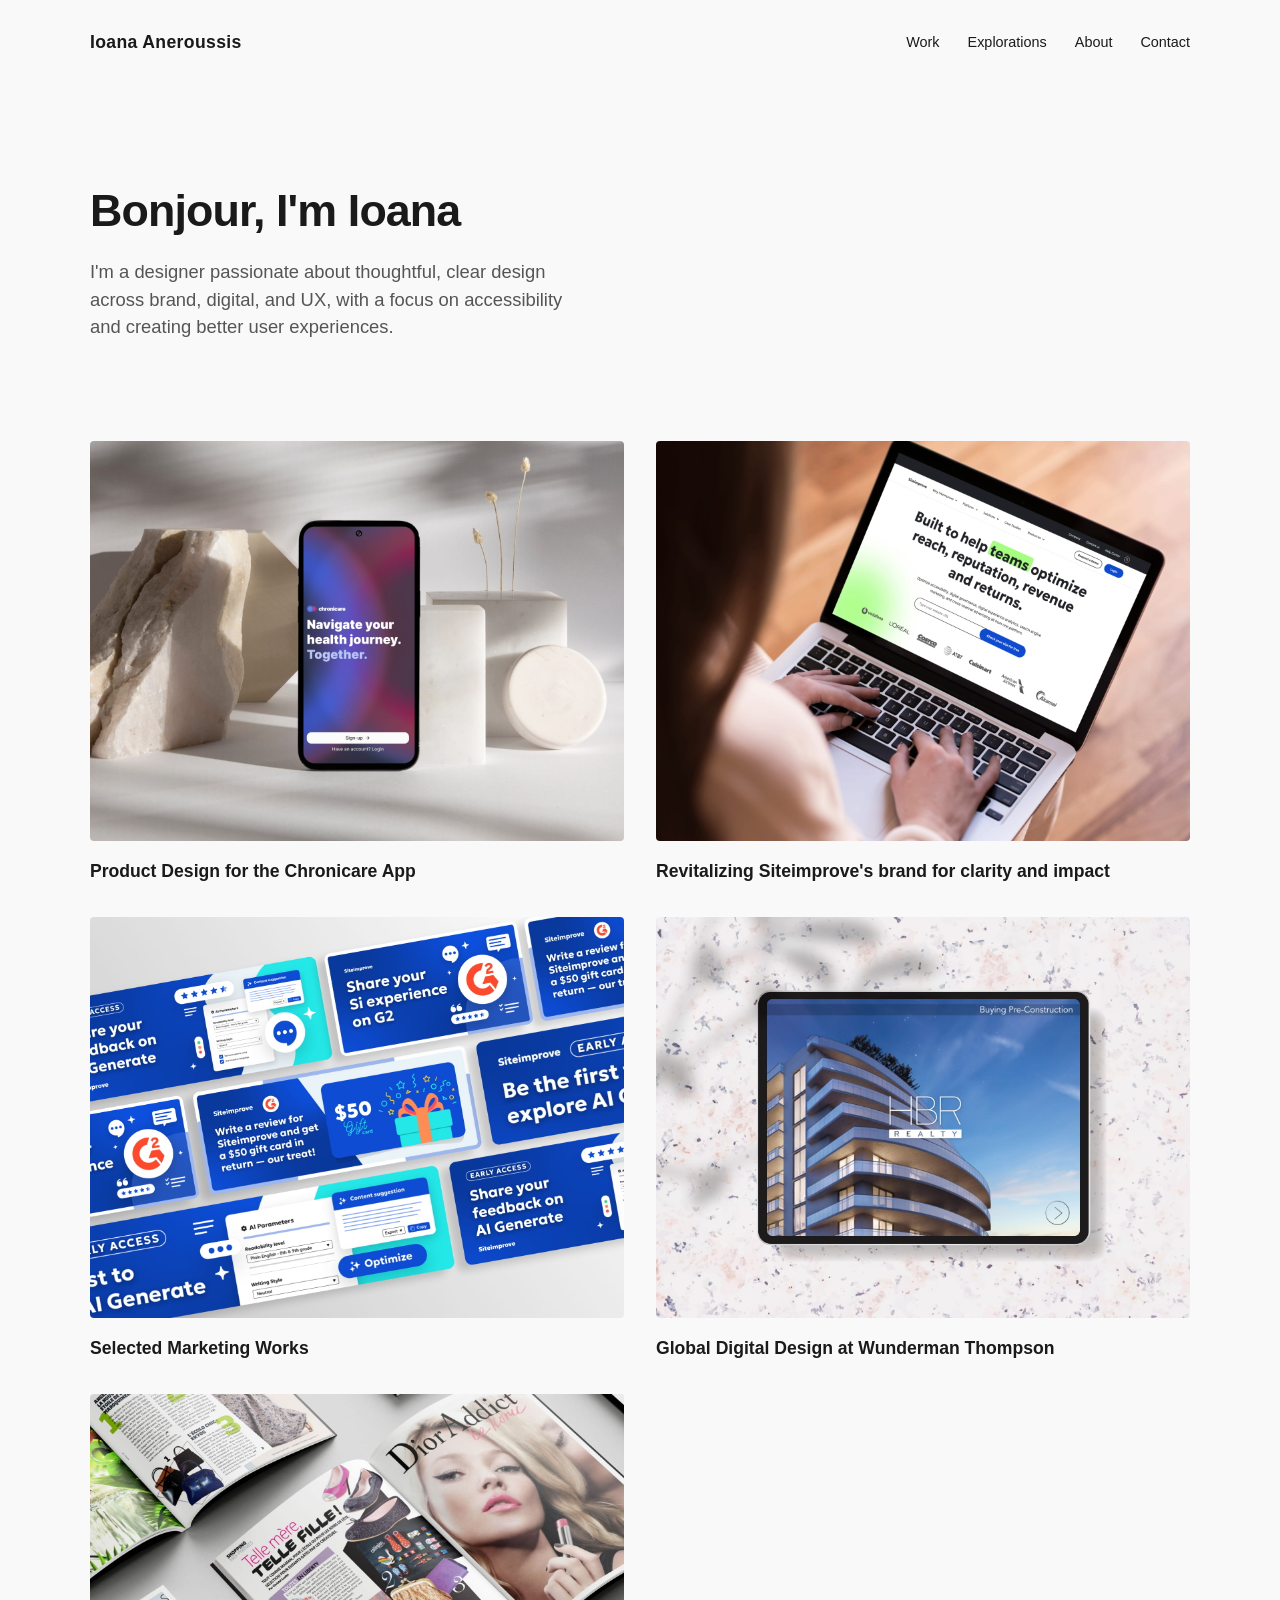
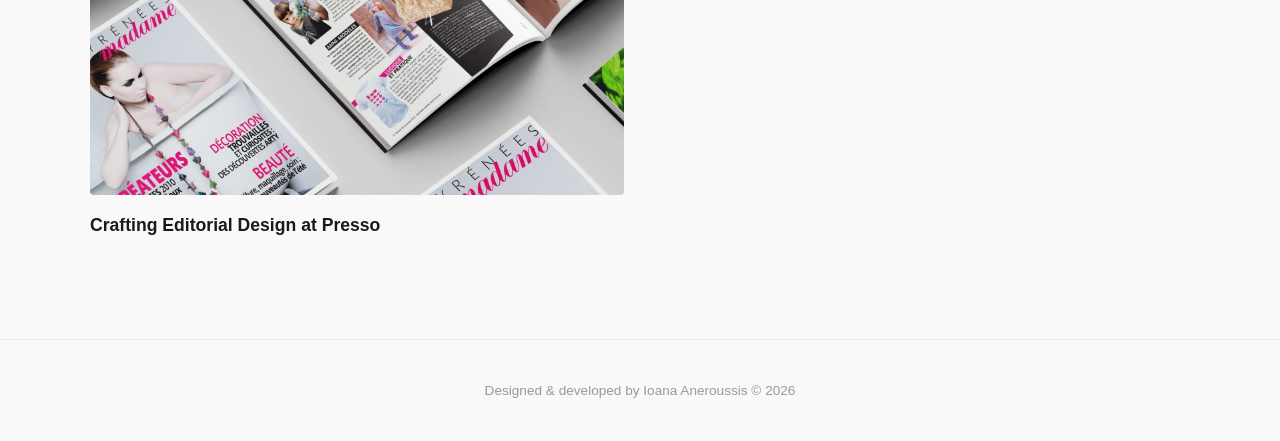
==== commit f392932a: "Update wording in index and about" ====
--- a/index.html
+++ b/index.html
@@ -29,7 +29,7 @@
   <!-- ====== Hero Section ====== -->
   <header class="hero container fade-in">
     <h1>Bonjour, I'm Ioana</h1>
-    <p>I'm a designer with a growing focus on UX and accessibility. I design user-centered digital experiences and scalable visual systems for clear, intuitive products.</p>
+    <p>I'm a designer passionate about thoughtful, clear design across brand, digital, and UX, with a focus on accessibility and creating better user experiences.</p>
   </header>
 
   <!-- ====== Project Grid ====== -->
--- a/css/style.css
+++ b/css/style.css
@@ -301,6 +301,23 @@
   margin-top: 100px;
 }
 
+.feature h2 {
+  font-size: 1.8rem;
+  font-weight: 600;
+  letter-spacing: -0.02em;
+  line-height: 1.2;
+  margin-bottom: 36px;
+}
+
+.feature-meta {
+  font-size: 0.8rem;
+  line-height: 1.65;
+  letter-spacing: 0.1em;
+  text-transform: uppercase;
+  color: #444;
+  margin-bottom: 14px;
+}
+
 .project-detail h1 {
   font-size: 2.4rem;
   font-weight: 600;
@@ -331,7 +348,7 @@
   margin-bottom: 60px;
 }
 
-.project-info-three {
+.project-info-three, .project-info-three-feature {
   display: grid;
   grid-template-columns: 0.5fr 1fr 1fr;
   gap: 40px;
@@ -392,7 +409,7 @@
   padding: 20px;
 }
 
-.project-info h2, .project-info-four h2, .project-info-aside h2, .project-info-three h2, .project-info-four-bordered h2 {
+.project-info h2, .project-info-four h2, .project-info-aside h2, .project-info-three h2, .project-info-four-bordered h2, .project-info-three-feature h2 {
   font-size: 0.8rem;
   font-weight: 600;
   text-transform: uppercase;
@@ -401,20 +418,45 @@
   margin-bottom: 12px;
 }
 
-.project-info-three h3, .project-info-four-bordered h3 {
-  font-size: 1rem;
-  font-weight: 600;
+.project-info-aside h3{
+  font-size: 0.8rem;
+  font-weight: 600;
+  text-transform: uppercase;
+  letter-spacing: 0.1em;
   color: #404040;
   margin-bottom: 12px;
 }
 
-.project-info-three ul, .project-info-four-bordered ul {
+.project-info-three h3, .project-info-four-bordered h3{
+  font-size: 1rem;
+  font-weight: 600;
+  color: #404040;
+  margin-bottom: 12px;
+}
+
+.project-info-three-feature h4 {
+  font-size: 1rem;
+  font-weight: 600;
+  color: #404040;
+  margin-bottom: 12px;
+}
+
+.project-info-three-feature h3 {
+  font-size: 0.8rem;
+  font-weight: 600;
+  text-transform: uppercase;
+  letter-spacing: 0.1em;
+  color: #404040;
+  margin-bottom: 12px;
+}
+
+.project-info-three ul, .project-info-four-bordered ul, .project-info-three-feature ul {
   margin: 0;
   padding-left: 20px;
   list-style: disc;
 }
 
-.project-info-three li{
+.project-info-three li, .project-info-three-feature li {
   font-size: 1rem;
   line-height: 1.65;
   color: #444;
@@ -434,9 +476,10 @@
   color: #444;
 }
 
-.project-info p, .project-info-four p, .project-info-aside p, .project-info-three p {
+.project-info p, .project-info-four p, .project-info-aside p, .project-info-three p, .project-info-three-feature p {
   font-size: 1rem;
   line-height: 1.65;
+  margin-bottom: 14px;
   color: #444;
 }
 
@@ -499,7 +542,7 @@
   overflow: hidden;
 }
 
-.square-video {
+.gallery-two-square .square-video {
   width: 100%;
   aspect-ratio: 1 / 1;
   background-color: #E2E6FD;
@@ -509,11 +552,41 @@
   border-radius: 4px;
   overflow: hidden;
 }
+/* .square-video {
+  width: 100%;
+  aspect-ratio: 1 / 1;
+  background-color: #E2E6FD;
+  display: flex;
+  align-items: center;
+  justify-content: center;
+  border-radius: 4px;
+  overflow: hidden;
+} */
 
 .gallery-two-square .square-image img {
   width: 100%;
   height: 100%;
   object-fit: cover;
+}
+
+/* Phone frame */
+.gallery-two-square .phone-frame {
+  height: 90%;
+  aspect-ratio: 9 / 19.5;
+  /* background-color: #ffffff; */
+  border-radius: 15px;
+  /* padding: 6px; */
+  overflow: hidden;
+  box-shadow: -17px 27px 45px rgba(0, 0, 0, 0.20);
+}
+
+/* Video */
+.gallery-two-square .phone-frame video {
+  width: 100%;
+  height: 100%;
+  display: block;
+  object-fit: cover;
+  border-radius: 18px;
 }
 
 .project-grid-four {
@@ -968,6 +1041,39 @@
 .gallery-image.fade-in:nth-child(2) { transition-delay: 0.15s; }
 .gallery-image.fade-in:nth-child(3) { transition-delay: 0.3s; }
 
+/* --- Back to top button --- */
+.back-to-top {
+  position: fixed;
+  right: 20px;
+  bottom: 20px;
+  background: #F9F9F9;
+  color: #666;
+  border: 1px solid #666;
+  padding: 8px 12px;
+  border-radius: 4px;
+  font-size: 0.9rem;
+  cursor: pointer;
+  z-index: 1100;
+  opacity: 0;
+  visibility: hidden;
+  transform: translateY(8px);
+  transition: opacity 0.2s ease, transform 0.2s ease, visibility 0.2s;
+}
+.back-to-top.show {
+  opacity: 1;
+  visibility: visible;
+  transform: translateY(0);
+}
+.back-to-top:focus {
+  outline: 2px solid #000000;
+  outline-offset: 2px;
+}
+@media (hover: hover) and (pointer: fine) {
+  .back-to-top:hover {
+    color: #1a1a1a;
+  }
+}
+
 /* --- Responsive --- */
 @media (max-width: 1170px) {
   .container {
@@ -1028,7 +1134,7 @@
     gap: 28px;
   }
 
-  .project-info-three {
+  .project-info-three, .project-info-three-feature {
     grid-template-columns: 1fr;
     gap: 28px;
   }
